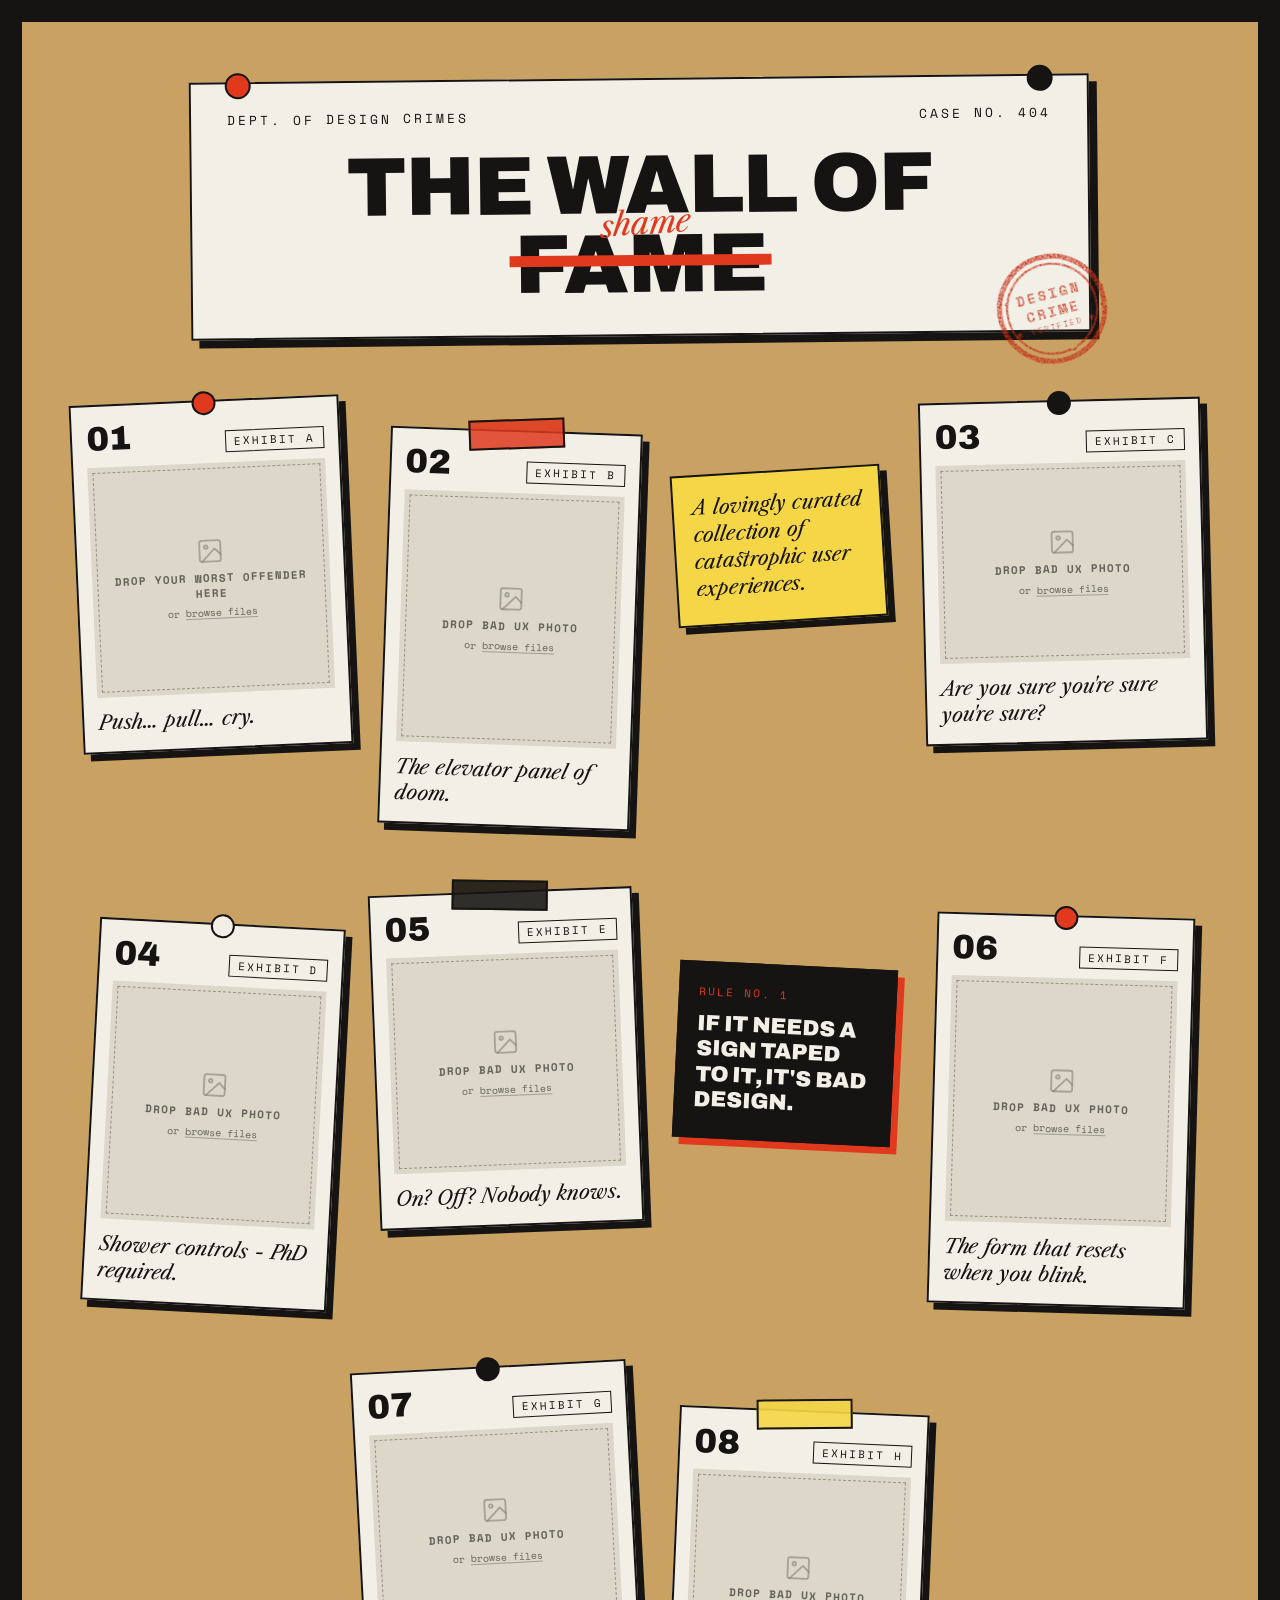
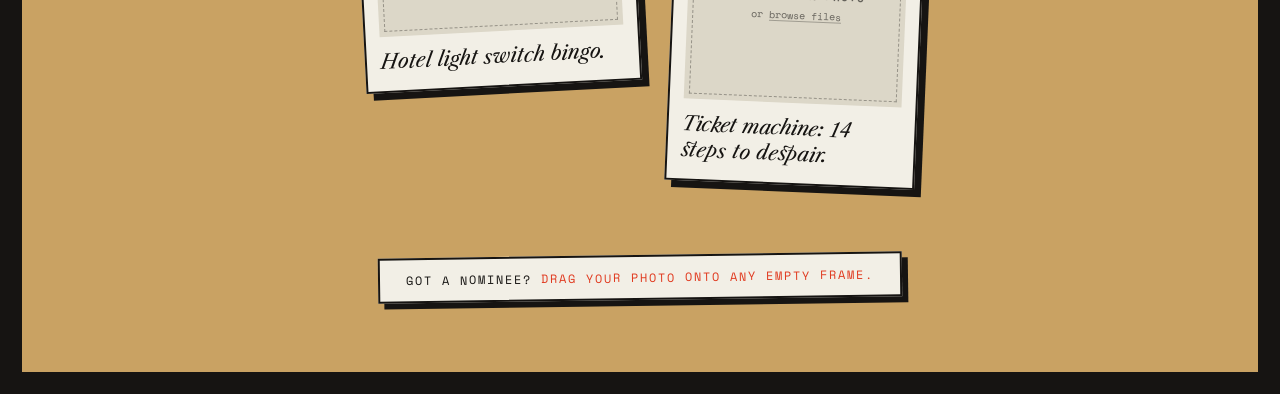
==== wall-of-fame/index.html @ 641a253b "Wall of Fame: standalone bad-UX pinboard page Implements the "Wall of Fame - Editorial Pinnwand" des" ====
<!doctype html>
<html lang="en">
<head>
  <meta charset="utf-8" />
  <meta name="viewport" content="width=device-width, initial-scale=1" />
  <title>The Wall of Fame · Dept. of Design Crimes</title>
  <meta name="description" content="A lovingly curated collection of catastrophic user experiences. Pin your worst UX finds to the board." />
  <meta name="robots" content="noindex" />
  <meta name="theme-color" content="#161412" />

  <link rel="preconnect" href="https://fonts.googleapis.com" />
  <link rel="preconnect" href="https://fonts.gstatic.com" crossorigin />
  <link href="https://fonts.googleapis.com/css2?family=Archivo:wght@600;900&family=Libre+Caslon+Text:ital@1&family=Space+Mono:wght@400;700&display=swap" rel="stylesheet" />
  <link rel="stylesheet" href="wall.css?v=1" />
</head>
<body>

  <!-- Stamp ink filter (referenced by the Design Crime stamp) -->
  <svg width="0" height="0" style="position:absolute" aria-hidden="true">
    <defs>
      <filter id="stampFx" x="-20%" y="-20%" width="140%" height="140%">
        <feTurbulence type="fractalNoise" baseFrequency="0.05 0.07" numOctaves="2" seed="8" result="wobble" />
        <feDisplacementMap in="SourceGraphic" in2="wobble" scale="2" result="disp" />
        <feTurbulence type="fractalNoise" baseFrequency="0.5" numOctaves="2" seed="3" result="grain" />
        <feColorMatrix in="grain" type="matrix" values="0 0 0 0 0 0 0 0 0 0 0 0 0 0 0 0 0 0 1.4 -0.08" result="grainA" />
        <feComposite in="disp" in2="grainA" operator="in" />
      </filter>
    </defs>
  </svg>

  <main class="board">

    <!-- Pinned masthead strip -->
    <header class="masthead">
      <span class="pin pin-red masthead-pin-left" aria-hidden="true"></span>
      <span class="pin pin-ink masthead-pin-right" aria-hidden="true"></span>
      <div class="masthead-meta"><span>Dept. of Design Crimes</span><span>Case No. 404</span></div>
      <h1 class="masthead-title">
        The Wall of
        <span class="fame">Fame<span class="strike" aria-hidden="true"></span><span class="shame" aria-hidden="true">shame</span></span>
      </h1>
      <div class="stamp" aria-hidden="true">
        <div class="stamp-inner">
          <div class="stamp-main">Design<br>Crime</div>
          <div class="stamp-sub">&#10033; Verified &#10033;</div>
        </div>
      </div>
    </header>

    <!-- Pinned exhibits -->
    <div class="wall">

      <article class="card exhibit" style="--w:270px; --r:-2.5deg">
        <span class="pin pin-red card-pin" aria-hidden="true"></span>
        <div class="card-head"><span class="card-no">01</span><span class="card-tag">Exhibit A</span></div>
        <div class="wof-slot" style="height:230px" data-slot="exhibit-a" data-placeholder="Drop your worst offender here"></div>
        <p class="card-caption">Push&hellip; pull&hellip; cry.</p>
      </article>

      <article class="card exhibit" style="--w:252px; --r:2deg; --mt:30px">
        <span class="tape tape-red" style="--tr:-4deg" aria-hidden="true"></span>
        <div class="card-head"><span class="card-no">02</span><span class="card-tag">Exhibit B</span></div>
        <div class="wof-slot" style="height:252px" data-slot="exhibit-b" data-placeholder="Drop bad UX photo"></div>
        <p class="card-caption">The elevator panel of doom.</p>
      </article>

      <aside class="card sticky" style="--w:210px; --r:-3.5deg; --rh:-1deg; --mt:70px">
        A lovingly curated collection of catastrophic user experiences.
      </aside>

      <article class="card exhibit" style="--w:282px; --r:-1.4deg">
        <span class="pin pin-ink card-pin" aria-hidden="true"></span>
        <div class="card-head"><span class="card-no">03</span><span class="card-tag">Exhibit C</span></div>
        <div class="wof-slot" style="height:198px" data-slot="exhibit-c" data-placeholder="Drop bad UX photo"></div>
        <p class="card-caption">Are you sure you're sure you're sure?</p>
      </article>

      <article class="card exhibit" style="--w:246px; --r:3deg; --mt:44px">
        <span class="pin pin-paper card-pin" aria-hidden="true"></span>
        <div class="card-head"><span class="card-no">04</span><span class="card-tag">Exhibit D</span></div>
        <div class="wof-slot" style="height:238px" data-slot="exhibit-d" data-placeholder="Drop bad UX photo"></div>
        <p class="card-caption">Shower controls - PhD required.</p>
      </article>

      <article class="card exhibit" style="--w:264px; --r:-2.2deg; --mt:12px">
        <span class="tape tape-ink" style="--tr:3deg" aria-hidden="true"></span>
        <div class="card-head"><span class="card-no">05</span><span class="card-tag">Exhibit E</span></div>
        <div class="wof-slot" style="height:216px" data-slot="exhibit-e" data-placeholder="Drop bad UX photo"></div>
        <p class="card-caption">On? Off? Nobody knows.</p>
      </article>

      <aside class="card rule" style="--w:218px; --r:2.8deg; --rh:1deg; --mt:86px">
        <div class="rule-label">Rule No. 1</div>
        <div class="rule-text">If it needs a sign taped to it, it's bad design.</div>
      </aside>

      <article class="card exhibit" style="--w:258px; --r:1.6deg; --mt:36px">
        <span class="pin pin-red card-pin" aria-hidden="true"></span>
        <div class="card-head"><span class="card-no">06</span><span class="card-tag">Exhibit F</span></div>
        <div class="wof-slot" style="height:246px" data-slot="exhibit-f" data-placeholder="Drop bad UX photo"></div>
        <p class="card-caption">The form that resets when you blink.</p>
      </article>

      <article class="card exhibit" style="--w:276px; --r:-3deg; --mt:8px">
        <span class="pin pin-ink card-pin" aria-hidden="true"></span>
        <div class="card-head"><span class="card-no">07</span><span class="card-tag">Exhibit G</span></div>
        <div class="wof-slot" style="height:202px" data-slot="exhibit-g" data-placeholder="Drop bad UX photo"></div>
        <p class="card-caption">Hotel light switch bingo.</p>
      </article>

      <article class="card exhibit" style="--w:250px; --r:2.4deg; --mt:52px">
        <span class="tape tape-yellow" style="--tr:-3deg" aria-hidden="true"></span>
        <div class="card-head"><span class="card-no">08</span><span class="card-tag">Exhibit H</span></div>
        <div class="wof-slot" style="height:230px" data-slot="exhibit-h" data-placeholder="Drop bad UX photo"></div>
        <p class="card-caption">Ticket machine: 14 steps to despair.</p>
      </article>

    </div>

    <footer class="callout">Got a nominee? <span class="callout-red">Drag your photo onto any empty frame.</span></footer>

  </main>

  <script src="wall.js?v=1"></script>
</body>
</html>
---- wall-of-fame/wall.css ----
/* Wall of Fame - Editorial Pinnwand
   Flat, graphic pinboard: solid offset shadows, flat pins and tape,
   Archivo Black masthead, Space Mono labels, Libre Caslon captions. */

:root {
  --ink: #161412;
  --paper: #f2efe6;
  --board: #c9a263;
  --red: #e0391e;
  --stamp-red: #c52f17;
  --yellow: #f5d646;
  --slot-bg: #dcd7c8;
}

html, body {
  margin: 0;
  padding: 0;
}

body {
  background: var(--ink);
  padding: 20px;
  box-sizing: border-box;
}

.board {
  position: relative;
  min-height: calc(100vh - 40px);
  box-sizing: border-box;
  background: var(--board);
  border: 2px solid var(--ink);
  padding: 56px 40px 72px;
}

/* ── Pins & tape ─────────────────────────────────────────────── */

.pin {
  position: absolute;
  width: 20px;
  height: 20px;
  border-radius: 50%;
  border: 2px solid var(--ink);
  z-index: 2;
}

.pin-red   { background: var(--red); }
.pin-ink   { background: var(--ink); }
.pin-paper { background: var(--paper); }

.card-pin {
  top: -11px;
  left: 50%;
  transform: translateX(-50%);
}

.tape {
  position: absolute;
  top: -13px;
  left: 50%;
  transform: translateX(-50%) rotate(var(--tr, 0deg));
  width: 92px;
  height: 26px;
  border: 2px solid var(--ink);
  z-index: 2;
}

.tape-red    { background: rgba(224, 57, 30, .85); }
.tape-ink    { background: rgba(22, 20, 18, .88); }
.tape-yellow { background: rgba(245, 214, 70, .9); }

/* ── Masthead ────────────────────────────────────────────────── */

.masthead {
  position: relative;
  width: min(900px, 94%);
  margin: 0 auto 64px;
  box-sizing: border-box;
  background: var(--paper);
  border: 2px solid var(--ink);
  box-shadow: 8px 8px 0 var(--ink);
  padding: 26px 36px 30px;
  text-align: center;
  transform: rotate(-0.6deg);
}

.masthead-pin-left  { width: 22px; height: 22px; top: -11px; left: 34px; }
.masthead-pin-right { width: 22px; height: 22px; top: -11px; right: 34px; }

.masthead-meta {
  font-family: 'Space Mono', monospace;
  font-size: 13px;
  letter-spacing: 3px;
  text-transform: uppercase;
  color: var(--ink);
  display: flex;
  justify-content: space-between;
}

.masthead-title {
  margin: 20px 0 0;
  font-family: Archivo, sans-serif;
  font-weight: 900;
  font-size: clamp(40px, 6.5vw, 84px);
  line-height: 0.95;
  letter-spacing: -1px;
  text-transform: uppercase;
  color: var(--ink);
}

.fame {
  position: relative;
  display: inline-block;
  white-space: nowrap;
}

.fame .strike {
  position: absolute;
  left: -2%;
  right: -2%;
  top: 38%;
  height: 0.13em;
  background: var(--red);
}

.fame .shame {
  position: absolute;
  top: -0.55em;
  left: 52%;
  transform: translateX(-50%) rotate(-4deg);
  font-family: 'Libre Caslon Text', serif;
  font-style: italic;
  font-weight: 400;
  font-size: 0.38em;
  text-transform: lowercase;
  letter-spacing: 0;
  color: var(--red);
}

.stamp {
  position: absolute;
  right: -18px;
  bottom: -34px;
  width: 110px;
  height: 110px;
  box-sizing: border-box;
  border-radius: 50%;
  border: 5px solid var(--stamp-red);
  color: var(--stamp-red);
  display: flex;
  align-items: center;
  justify-content: center;
  transform: rotate(-14deg);
  opacity: .97;
  filter: url(#stampFx);
}

.stamp-inner {
  width: 88px;
  height: 88px;
  border-radius: 50%;
  border: 2px solid var(--stamp-red);
  display: flex;
  flex-direction: column;
  align-items: center;
  justify-content: center;
  text-align: center;
  gap: 2px;
}

.stamp-main {
  font-family: 'Space Mono', monospace;
  font-weight: 700;
  font-size: 14px;
  letter-spacing: 2px;
  line-height: 1.25;
  text-transform: uppercase;
}

.stamp-sub {
  font-family: 'Space Mono', monospace;
  font-size: 7.5px;
  letter-spacing: 1.5px;
  text-transform: uppercase;
}

/* ── Wall & cards ────────────────────────────────────────────── */

.wall {
  display: flex;
  flex-wrap: wrap;
  gap: 52px 38px;
  justify-content: center;
  align-items: flex-start;
  max-width: 1460px;
  margin: 0 auto;
}

.card {
  position: relative;
  width: var(--w);
  box-sizing: border-box;
  margin-top: var(--mt, 0);
  transform: rotate(var(--r, 0deg));
  transition: transform .2s;
}

.card:hover {
  transform: rotate(var(--rh, 0deg)) translateY(-6px);
}

.exhibit {
  background: var(--paper);
  border: 2px solid var(--ink);
  box-shadow: 7px 7px 0 var(--ink);
  padding: 14px 14px 16px;
}

.card-head {
  display: flex;
  justify-content: space-between;
  align-items: baseline;
  margin-bottom: 10px;
}

.card-no {
  font-family: Archivo, sans-serif;
  font-weight: 900;
  font-size: 34px;
  color: var(--ink);
}

.card-tag {
  font-family: 'Space Mono', monospace;
  font-size: 11px;
  letter-spacing: 2px;
  text-transform: uppercase;
  border: 1px solid var(--ink);
  padding: 2px 8px;
  color: var(--ink);
}

.card-caption {
  font-family: 'Libre Caslon Text', serif;
  font-style: italic;
  font-size: 20px;
  line-height: 1.3;
  color: var(--ink);
  margin: 12px 0 0;
}

.sticky {
  background: var(--yellow);
  border: 2px solid var(--ink);
  box-shadow: 7px 7px 0 var(--ink);
  padding: 18px 18px 22px;
  font-family: 'Libre Caslon Text', serif;
  font-style: italic;
  font-size: 20px;
  line-height: 1.35;
  color: var(--ink);
}

.rule {
  background: var(--ink);
  border: 2px solid var(--ink);
  box-shadow: 7px 7px 0 var(--red);
  padding: 20px 18px 24px;
}

.rule-label {
  font-family: 'Space Mono', monospace;
  font-size: 11px;
  letter-spacing: 2px;
  text-transform: uppercase;
  color: var(--red);
  margin-bottom: 12px;
}

.rule-text {
  font-family: Archivo, sans-serif;
  font-weight: 900;
  font-size: 22px;
  line-height: 1.15;
  text-transform: uppercase;
  color: var(--paper);
}

/* ── Footer callout ──────────────────────────────────────────── */

.callout {
  width: fit-content;
  max-width: 90%;
  margin: 70px auto 0;
  box-sizing: border-box;
  background: var(--paper);
  border: 2px solid var(--ink);
  box-shadow: 6px 6px 0 var(--ink);
  padding: 12px 26px;
  transform: rotate(-0.8deg);
  font-family: 'Space Mono', monospace;
  font-size: 12px;
  letter-spacing: 2px;
  text-transform: uppercase;
  color: var(--ink);
  text-align: center;
}

.callout-red { color: var(--red); }

/* ── Photo slots ─────────────────────────────────────────────── */

.wof-slot {
  position: relative;
  display: block;
  width: 100%;
  background: var(--slot-bg);
  overflow: hidden;
}

.wof-img {
  position: absolute;
  inset: 0;
  width: 100%;
  height: 100%;
  object-fit: cover;
  -webkit-user-drag: none;
  user-select: none;
}

.wof-empty {
  position: absolute;
  inset: 0;
  display: flex;
  flex-direction: column;
  align-items: center;
  justify-content: center;
  gap: 6px;
  text-align: center;
  padding: 12px;
  box-sizing: border-box;
  cursor: pointer;
  user-select: none;
  font: 13px/1.3 'Space Mono', monospace;
  color: rgba(22, 20, 18, .6);
}

.wof-empty svg { opacity: .45; }

.wof-empty .wof-cap {
  max-width: 90%;
  font-weight: 700;
  font-size: 11px;
  letter-spacing: 1px;
  text-transform: uppercase;
}

.wof-empty .wof-sub { font-size: 10px; }

.wof-empty .wof-sub u {
  text-underline-offset: 2px;
  text-decoration-color: rgba(22, 20, 18, .3);
}

.wof-empty:hover .wof-sub u,
.wof-empty:focus-visible .wof-sub u {
  color: var(--ink);
  text-decoration-color: currentColor;
}

.wof-ring {
  position: absolute;
  inset: 5px;
  pointer-events: none;
  border: 1.5px dashed rgba(22, 20, 18, .35);
  transition: border-color .12s;
}

.wof-slot.over {
  outline: 2px solid var(--red);
  outline-offset: -2px;
  background: rgba(224, 57, 30, .1);
}

.wof-slot.over .wof-ring { border-color: var(--red); }

.wof-slot.filled .wof-ring { display: none; }
.wof-slot.filled .wof-empty { display: none; }
.wof-slot:not(.filled) .wof-img { display: none; }

.wof-ctl {
  position: absolute;
  right: 6px;
  bottom: 6px;
  display: flex;
  gap: 6px;
  opacity: 0;
  pointer-events: none;
  transition: opacity .12s;
  z-index: 2;
}

.wof-slot.filled:hover .wof-ctl,
.wof-slot.filled:focus-within .wof-ctl {
  opacity: 1;
  pointer-events: auto;
}

.wof-ctl button {
  appearance: none;
  border: 1px solid var(--ink);
  border-radius: 0;
  padding: 5px 10px;
  cursor: pointer;
  background: var(--paper);
  color: var(--ink);
  font: 700 10px/1 'Space Mono', monospace;
  letter-spacing: 1px;
  text-transform: uppercase;
}

.wof-ctl button:hover {
  background: var(--ink);
  color: var(--paper);
}

.wof-err {
  position: absolute;
  left: 8px;
  bottom: 8px;
  right: 8px;
  color: var(--stamp-red);
  font: 11px/1.3 'Space Mono', monospace;
  background: rgba(242, 239, 230, .92);
  border: 1px solid var(--stamp-red);
  padding: 4px 6px;
  pointer-events: none;
  z-index: 3;
}

/* ── Small screens ───────────────────────────────────────────── */

@media (max-width: 640px) {
  body { padding: 12px; }

  .board {
    min-height: calc(100vh - 24px);
    padding: 44px 16px 56px;
  }

  .masthead {
    width: 100%;
    margin-bottom: 56px;
    padding: 20px 18px 26px;
  }

  .masthead-meta {
    font-size: 10px;
    letter-spacing: 2px;
  }

  .stamp {
    right: -10px;
    bottom: -30px;
    width: 92px;
    height: 92px;
  }

  .stamp-inner {
    width: 72px;
    height: 72px;
  }

  .stamp-main { font-size: 11.5px; }
  .stamp-sub  { font-size: 6.5px; }

  .wall { gap: 44px 28px; }

  .card { margin-top: 0; }
}

@media (prefers-reduced-motion: reduce) {
  .card { transition: none; }
  .card:hover { transform: rotate(var(--r, 0deg)); }
}
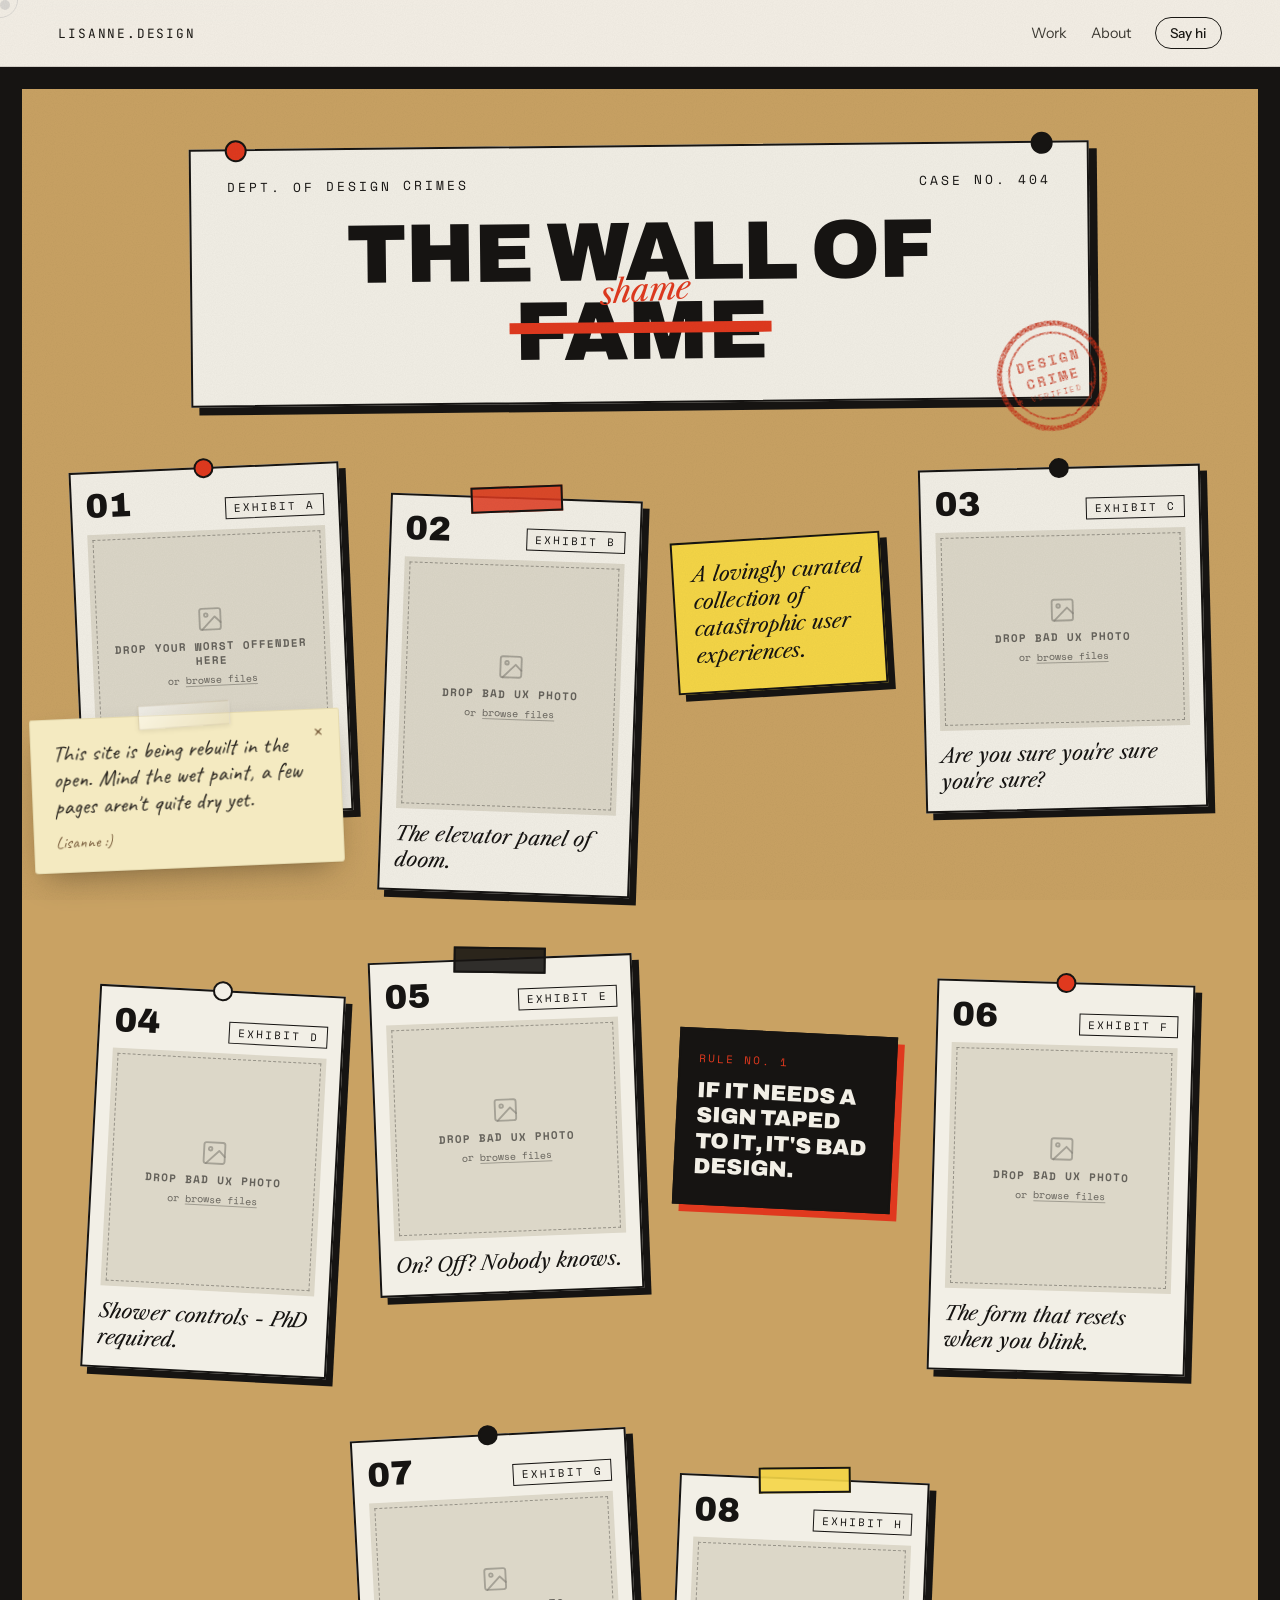
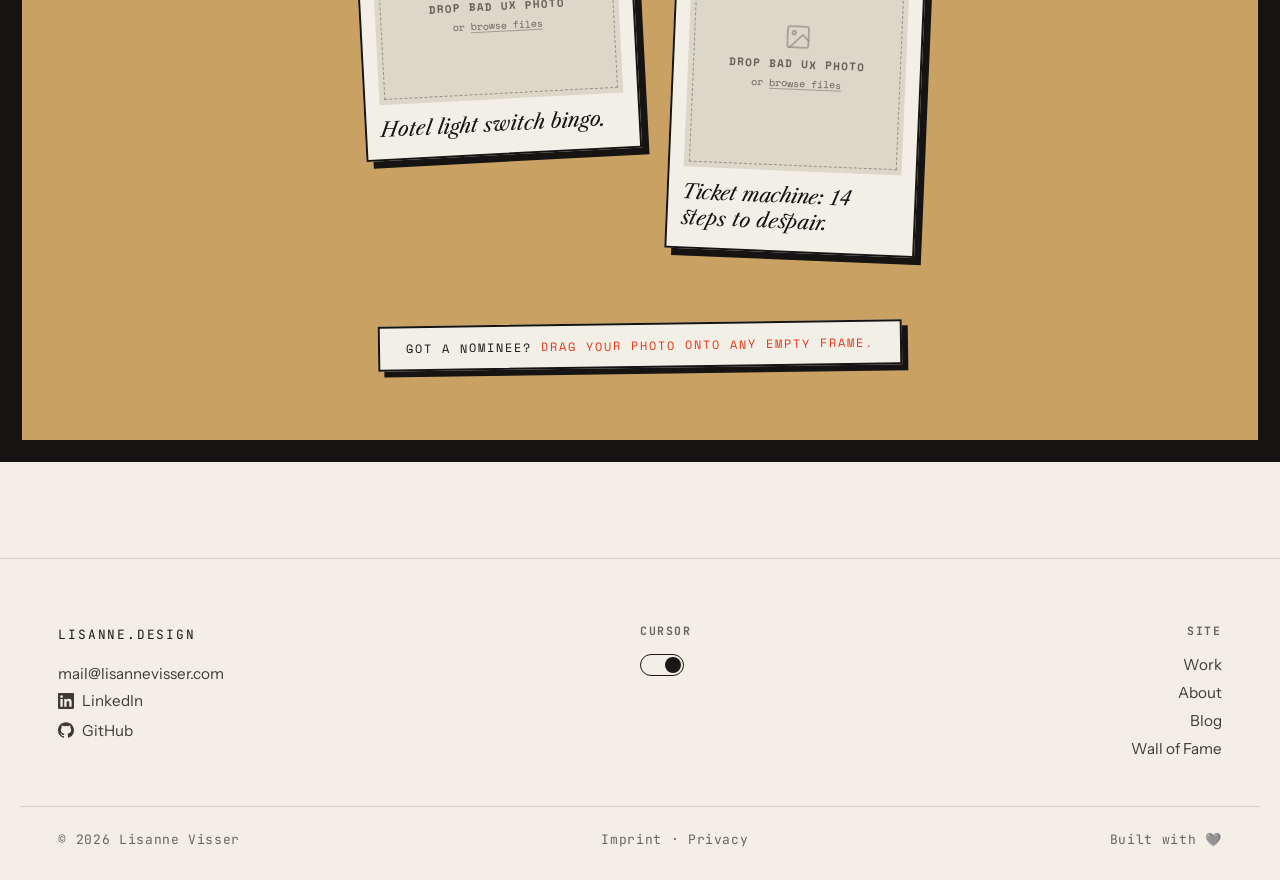
==== commit bc6a0688: "Wall of Fame: embed pinboard as site route with header and footer Moves the standalone wall-of-fame " ====
--- a/wall-of-fame/index.html
+++ b/wall-of-fame/index.html
@@ -4,123 +4,12 @@
   <meta charset="utf-8" />
   <meta name="viewport" content="width=device-width, initial-scale=1" />
   <title>The Wall of Fame · Dept. of Design Crimes</title>
-  <meta name="description" content="A lovingly curated collection of catastrophic user experiences. Pin your worst UX finds to the board." />
   <meta name="robots" content="noindex" />
-  <meta name="theme-color" content="#161412" />
-
-  <link rel="preconnect" href="https://fonts.googleapis.com" />
-  <link rel="preconnect" href="https://fonts.gstatic.com" crossorigin />
-  <link href="https://fonts.googleapis.com/css2?family=Archivo:wght@600;900&family=Libre+Caslon+Text:ital@1&family=Space+Mono:wght@400;700&display=swap" rel="stylesheet" />
-  <link rel="stylesheet" href="wall.css?v=1" />
+  <!-- The wall moved into the main site as a route. -->
+  <meta http-equiv="refresh" content="0; url=/#/wall-of-fame" />
+  <script>location.replace('/#/wall-of-fame');</script>
 </head>
 <body>
-
-  <!-- Stamp ink filter (referenced by the Design Crime stamp) -->
-  <svg width="0" height="0" style="position:absolute" aria-hidden="true">
-    <defs>
-      <filter id="stampFx" x="-20%" y="-20%" width="140%" height="140%">
-        <feTurbulence type="fractalNoise" baseFrequency="0.05 0.07" numOctaves="2" seed="8" result="wobble" />
-        <feDisplacementMap in="SourceGraphic" in2="wobble" scale="2" result="disp" />
-        <feTurbulence type="fractalNoise" baseFrequency="0.5" numOctaves="2" seed="3" result="grain" />
-        <feColorMatrix in="grain" type="matrix" values="0 0 0 0 0 0 0 0 0 0 0 0 0 0 0 0 0 0 1.4 -0.08" result="grainA" />
-        <feComposite in="disp" in2="grainA" operator="in" />
-      </filter>
-    </defs>
-  </svg>
-
-  <main class="board">
-
-    <!-- Pinned masthead strip -->
-    <header class="masthead">
-      <span class="pin pin-red masthead-pin-left" aria-hidden="true"></span>
-      <span class="pin pin-ink masthead-pin-right" aria-hidden="true"></span>
-      <div class="masthead-meta"><span>Dept. of Design Crimes</span><span>Case No. 404</span></div>
-      <h1 class="masthead-title">
-        The Wall of
-        <span class="fame">Fame<span class="strike" aria-hidden="true"></span><span class="shame" aria-hidden="true">shame</span></span>
-      </h1>
-      <div class="stamp" aria-hidden="true">
-        <div class="stamp-inner">
-          <div class="stamp-main">Design<br>Crime</div>
-          <div class="stamp-sub">&#10033; Verified &#10033;</div>
-        </div>
-      </div>
-    </header>
-
-    <!-- Pinned exhibits -->
-    <div class="wall">
-
-      <article class="card exhibit" style="--w:270px; --r:-2.5deg">
-        <span class="pin pin-red card-pin" aria-hidden="true"></span>
-        <div class="card-head"><span class="card-no">01</span><span class="card-tag">Exhibit A</span></div>
-        <div class="wof-slot" style="height:230px" data-slot="exhibit-a" data-placeholder="Drop your worst offender here"></div>
-        <p class="card-caption">Push&hellip; pull&hellip; cry.</p>
-      </article>
-
-      <article class="card exhibit" style="--w:252px; --r:2deg; --mt:30px">
-        <span class="tape tape-red" style="--tr:-4deg" aria-hidden="true"></span>
-        <div class="card-head"><span class="card-no">02</span><span class="card-tag">Exhibit B</span></div>
-        <div class="wof-slot" style="height:252px" data-slot="exhibit-b" data-placeholder="Drop bad UX photo"></div>
-        <p class="card-caption">The elevator panel of doom.</p>
-      </article>
-
-      <aside class="card sticky" style="--w:210px; --r:-3.5deg; --rh:-1deg; --mt:70px">
-        A lovingly curated collection of catastrophic user experiences.
-      </aside>
-
-      <article class="card exhibit" style="--w:282px; --r:-1.4deg">
-        <span class="pin pin-ink card-pin" aria-hidden="true"></span>
-        <div class="card-head"><span class="card-no">03</span><span class="card-tag">Exhibit C</span></div>
-        <div class="wof-slot" style="height:198px" data-slot="exhibit-c" data-placeholder="Drop bad UX photo"></div>
-        <p class="card-caption">Are you sure you're sure you're sure?</p>
-      </article>
-
-      <article class="card exhibit" style="--w:246px; --r:3deg; --mt:44px">
-        <span class="pin pin-paper card-pin" aria-hidden="true"></span>
-        <div class="card-head"><span class="card-no">04</span><span class="card-tag">Exhibit D</span></div>
-        <div class="wof-slot" style="height:238px" data-slot="exhibit-d" data-placeholder="Drop bad UX photo"></div>
-        <p class="card-caption">Shower controls - PhD required.</p>
-      </article>
-
-      <article class="card exhibit" style="--w:264px; --r:-2.2deg; --mt:12px">
-        <span class="tape tape-ink" style="--tr:3deg" aria-hidden="true"></span>
-        <div class="card-head"><span class="card-no">05</span><span class="card-tag">Exhibit E</span></div>
-        <div class="wof-slot" style="height:216px" data-slot="exhibit-e" data-placeholder="Drop bad UX photo"></div>
-        <p class="card-caption">On? Off? Nobody knows.</p>
-      </article>
-
-      <aside class="card rule" style="--w:218px; --r:2.8deg; --rh:1deg; --mt:86px">
-        <div class="rule-label">Rule No. 1</div>
-        <div class="rule-text">If it needs a sign taped to it, it's bad design.</div>
-      </aside>
-
-      <article class="card exhibit" style="--w:258px; --r:1.6deg; --mt:36px">
-        <span class="pin pin-red card-pin" aria-hidden="true"></span>
-        <div class="card-head"><span class="card-no">06</span><span class="card-tag">Exhibit F</span></div>
-        <div class="wof-slot" style="height:246px" data-slot="exhibit-f" data-placeholder="Drop bad UX photo"></div>
-        <p class="card-caption">The form that resets when you blink.</p>
-      </article>
-
-      <article class="card exhibit" style="--w:276px; --r:-3deg; --mt:8px">
-        <span class="pin pin-ink card-pin" aria-hidden="true"></span>
-        <div class="card-head"><span class="card-no">07</span><span class="card-tag">Exhibit G</span></div>
-        <div class="wof-slot" style="height:202px" data-slot="exhibit-g" data-placeholder="Drop bad UX photo"></div>
-        <p class="card-caption">Hotel light switch bingo.</p>
-      </article>
-
-      <article class="card exhibit" style="--w:250px; --r:2.4deg; --mt:52px">
-        <span class="tape tape-yellow" style="--tr:-3deg" aria-hidden="true"></span>
-        <div class="card-head"><span class="card-no">08</span><span class="card-tag">Exhibit H</span></div>
-        <div class="wof-slot" style="height:230px" data-slot="exhibit-h" data-placeholder="Drop bad UX photo"></div>
-        <p class="card-caption">Ticket machine: 14 steps to despair.</p>
-      </article>
-
-    </div>
-
-    <footer class="callout">Got a nominee? <span class="callout-red">Drag your photo onto any empty frame.</span></footer>
-
-  </main>
-
-  <script src="wall.js?v=1"></script>
+  <p>The wall moved. <a href="/#/wall-of-fame">Continue to the Wall of Fame</a>.</p>
 </body>
 </html>
